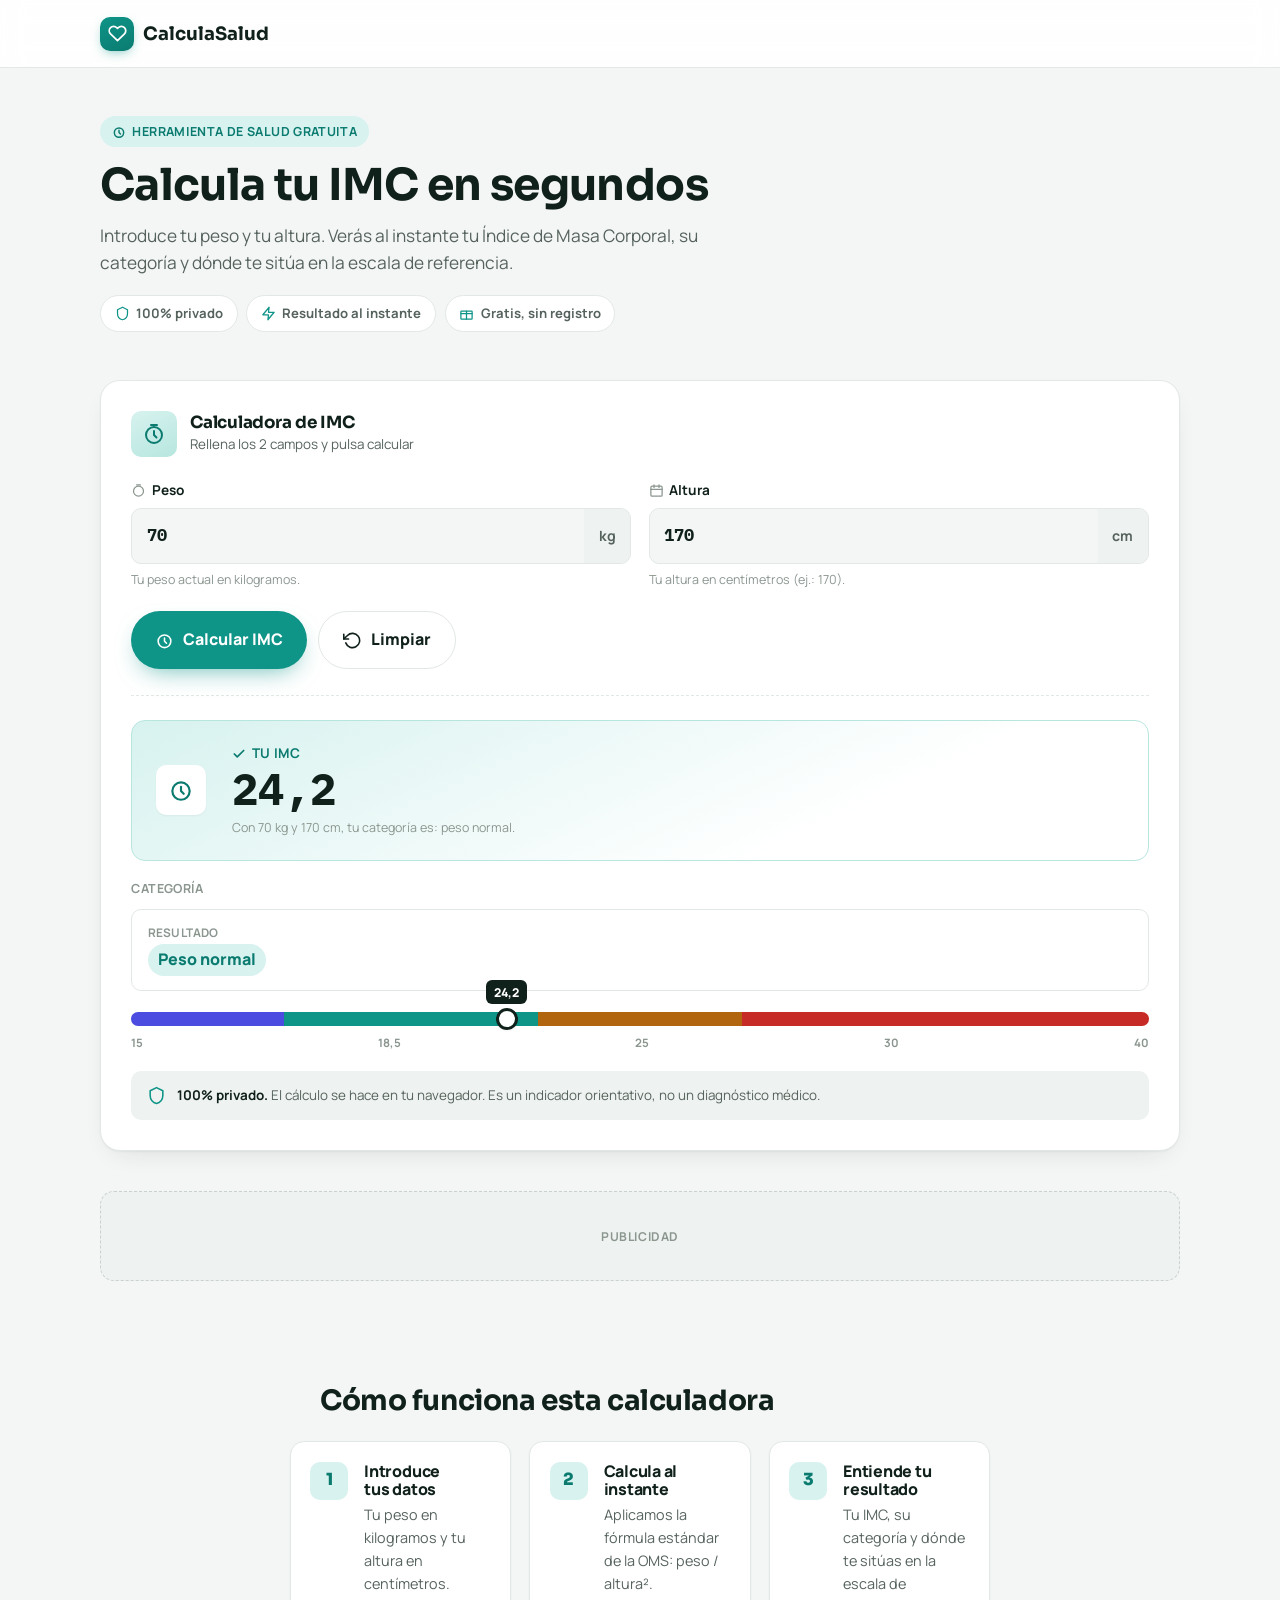
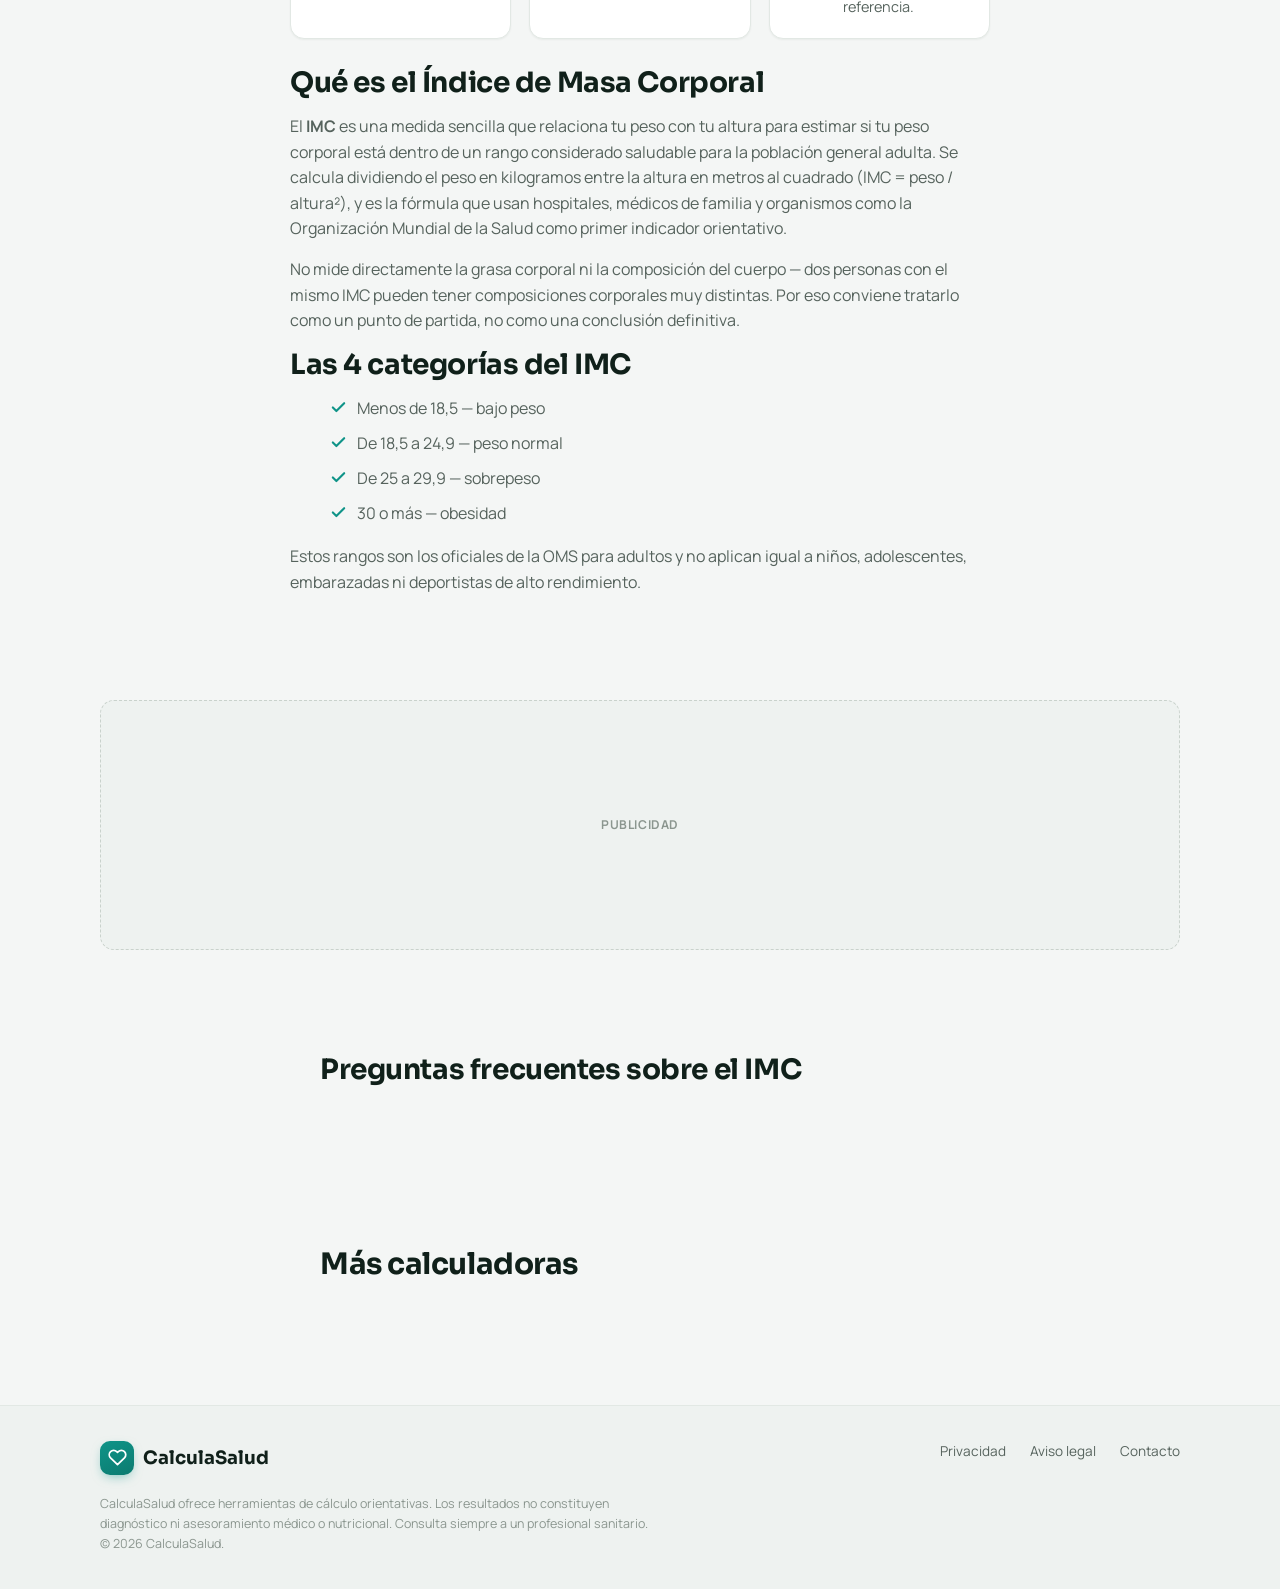
==== index.html @ 61574ddc "Add files via upload" ====
<!DOCTYPE html>
<html lang="es" class="no-js">
<head>
<meta charset="UTF-8">
<meta name="viewport" content="width=device-width, initial-scale=1, viewport-fit=cover">
<title>Calculadora de IMC online gratis | CalculaSalud</title>
<meta name="description" content="Calcula tu Índice de Masa Corporal (IMC) a partir de tu peso y altura. Gratis, sin registro y con el resultado explicado al instante.">
<link rel="canonical" href="https://unaxmujika14-gif.github.io/CalculaSalud/index.html">
<!-- TODO DOMINIO: sustituye TU-DOMINIO-AQUI.com por tu dominio real antes de publicar (canonical, og:image, contacto). No se ha inventado un dominio real a propósito. -->
<meta property="og:title" content="Calculadora de IMC online gratis | CalculaSalud">
<meta property="og:description" content="Tu Índice de Masa Corporal y su categoría en segundos, explicado con claridad.">
<meta property="og:type" content="website">
<meta property="og:image" content="assets/img/og-imc.webp">
<meta name="theme-color" content="#0f9488">
<link rel="icon" href="assets/favicon.svg" type="image/svg+xml">
<meta name="google-adsense-account" content="ca-pub-2379537169533504">
<script async src="https://pagead2.googlesyndication.com/pagead/js/adsbygoogle.js?client=ca-pub-2379537169533504" crossorigin="anonymous"></script>

<link rel="preconnect" href="https://fonts.googleapis.com">
<link rel="preconnect" href="https://fonts.gstatic.com" crossorigin>
<link rel="stylesheet" href="https://fonts.googleapis.com/css2?family=Sora:wght@500;600;700;800&family=Manrope:wght@500;600;700;800&family=IBM+Plex+Mono:wght@600;700&display=swap">
<link rel="stylesheet" href="styles.css?v=20260920">

<script type="application/ld+json">
{
  "@context": "https://schema.org",
  "@type": "WebApplication",
  "name": "Calculadora de IMC — CalculaSalud",
  "description": "Calcula el Índice de Masa Corporal a partir del peso y la altura, con la categoría correspondiente según los rangos de la OMS.",
  "applicationCategory": "HealthApplication",
  "operatingSystem": "Any (navegador web)",
  "offers": { "@type": "Offer", "price": "0", "priceCurrency": "EUR" }
}
</script>
<script type="application/ld+json">
{
  "@context": "https://schema.org",
  "@type": "FAQPage",
  "mainEntity": [
    { "@type": "Question", "name": "¿Cómo se calcula el IMC?", "acceptedAnswer": { "@type": "Answer", "text": "El Índice de Masa Corporal se calcula dividiendo tu peso en kilogramos entre tu altura en metros al cuadrado: IMC = peso / altura². Es la fórmula que usan la mayoría de organismos de salud, incluida la OMS." } },
    { "@type": "Question", "name": "¿Qué significan las categorías del resultado?", "acceptedAnswer": { "@type": "Answer", "text": "Por debajo de 18,5 se considera bajo peso; entre 18,5 y 24,9, peso normal; entre 25 y 29,9, sobrepeso; y 30 o más, obesidad. Son los rangos estándar de la Organización Mundial de la Salud para población adulta." } },
    { "@type": "Question", "name": "¿El IMC es fiable para todo el mundo?", "acceptedAnswer": { "@type": "Answer", "text": "No del todo. El IMC no distingue entre masa muscular y masa grasa, así que puede sobrestimar el resultado en personas muy musculadas y no es la métrica más adecuada durante el embarazo, en menores de edad ni en personas de edad muy avanzada. Es un indicador orientativo, no un diagnóstico." } },
    { "@type": "Question", "name": "¿Qué otras medidas complementan al IMC?", "acceptedAnswer": { "@type": "Answer", "text": "El perímetro de cintura, el porcentaje de grasa corporal y la relación cintura-cadera dan una imagen más completa que el IMC por sí solo, especialmente para valorar el riesgo cardiovascular." } },
    { "@type": "Question", "name": "¿Debería preocuparme si mi IMC está fuera del rango normal?", "acceptedAnswer": { "@type": "Answer", "text": "Un IMC puntual fuera del rango 18,5-24,9 no es por sí mismo un diagnóstico. Coméntalo con un médico o dietista-nutricionista, que valorará tu caso junto con otros factores antes de recomendar cualquier cambio." } }
  ]
}
</script>
</head>
<body>
<a class="skip-link" href="#main">Saltar al contenido</a>

<header class="site-header">
  <div class="wrap">
    <a class="brand" href="index.html">
      <span class="mark"><svg viewBox="0 0 24 24" fill="none" stroke="currentColor" stroke-width="2.2" stroke-linecap="round" stroke-linejoin="round"><path d="M20.8 4.6a5.5 5.5 0 0 0-7.8 0L12 5.6l-1-1a5.5 5.5 0 0 0-7.8 7.8l1 1L12 21l7.8-7.6 1-1a5.5 5.5 0 0 0 0-7.8Z"/></svg></span>
      CalculaSalud
    </a>
    <nav class="main-nav" data-nav aria-label="Herramientas"></nav>
    <button class="nav-toggle" type="button" id="nav-toggle" aria-expanded="false" aria-controls="mobile-nav-panel" aria-label="Abrir menú de herramientas">
      <svg class="icon-menu" viewBox="0 0 24 24" fill="none" stroke="currentColor" stroke-width="2" stroke-linecap="round"><line x1="4" y1="7" x2="20" y2="7"/><line x1="4" y1="12" x2="20" y2="12"/><line x1="4" y1="17" x2="20" y2="17"/></svg>
      <svg class="icon-close" viewBox="0 0 24 24" fill="none" stroke="currentColor" stroke-width="2" stroke-linecap="round"><line x1="6" y1="6" x2="18" y2="18"/><line x1="18" y1="6" x2="6" y2="18"/></svg>
    </button>
  </div>
  <div class="nav-scrim" id="nav-scrim"></div>
  <nav class="mobile-nav-panel" id="mobile-nav-panel" data-nav aria-label="Herramientas (móvil)"></nav>
</header>

<main id="main">

  <section class="hero">
    <div class="wrap">
      <span class="eyebrow">
        <svg viewBox="0 0 24 24" fill="none" stroke="currentColor" stroke-width="2.5" stroke-linecap="round" stroke-linejoin="round"><circle cx="12" cy="13" r="8"/><path d="M12 9v4l2.5 2.5"/></svg>
        Herramienta de salud gratuita
      </span>
      <h1>Calcula tu IMC en segundos</h1>
      <p class="subtitle">Introduce tu peso y tu altura. Verás al instante tu Índice de Masa Corporal, su categoría y dónde te sitúa en la escala de referencia.</p>

      <div class="trust-badges">
        <span class="trust-badge"><svg viewBox="0 0 24 24" fill="none" stroke="currentColor" stroke-width="2" stroke-linecap="round" stroke-linejoin="round"><path d="M12 2l8 4v6c0 5-3.5 9-8 10-4.5-1-8-5-8-10V6l8-4z"/></svg> 100% privado</span>
        <span class="trust-badge"><svg viewBox="0 0 24 24" fill="none" stroke="currentColor" stroke-width="2" stroke-linecap="round" stroke-linejoin="round"><polygon points="13 2 3 14 12 14 11 22 21 10 12 10 13 2"/></svg> Resultado al instante</span>
        <span class="trust-badge"><svg viewBox="0 0 24 24" fill="none" stroke="currentColor" stroke-width="2" stroke-linecap="round" stroke-linejoin="round"><rect x="3" y="8" width="18" height="13" rx="1"/><path d="M12 8v13M3 12h18"/></svg> Gratis, sin registro</span>
      </div>

      <nav class="tool-switcher" data-tool-switcher aria-label="Cambiar de calculadora"></nav>

      <form class="tool-card" id="form-imc" novalidate>
        <div class="tool-card__head">
          <span class="tool-card__icon"><svg viewBox="0 0 24 24" fill="none" stroke="currentColor" stroke-width="2" stroke-linecap="round" stroke-linejoin="round"><circle cx="12" cy="13" r="8"/><path d="M12 9v4l2.5 2.5"/><path d="M9 3h6"/></svg></span>
          <div><h2>Calculadora de IMC</h2><p>Rellena los 2 campos y pulsa calcular</p></div>
        </div>

        <div class="tool-grid">
          <div class="field">
            <label for="peso-imc"><svg viewBox="0 0 24 24" fill="none" stroke="currentColor" stroke-width="2" stroke-linecap="round" stroke-linejoin="round"><circle cx="12" cy="13" r="8"/><path d="M9 3h6"/></svg> Peso</label>
            <div class="input-affix">
              <input type="text" inputmode="decimal" id="peso-imc" name="peso-imc" value="70" required>
              <span class="affix">kg</span>
            </div>
            <span class="field-hint">Tu peso actual en kilogramos.</span>
            <span class="field-error" role="alert"></span>
          </div>
          <div class="field">
            <label for="altura-imc"><svg viewBox="0 0 24 24" fill="none" stroke="currentColor" stroke-width="2" stroke-linecap="round" stroke-linejoin="round"><rect x="3" y="5" width="18" height="16" rx="2"/><line x1="16" y1="3" x2="16" y2="7"/><line x1="8" y1="3" x2="8" y2="7"/><line x1="3" y1="10" x2="21" y2="10"/></svg> Altura</label>
            <div class="input-affix">
              <input type="text" inputmode="decimal" id="altura-imc" name="altura-imc" value="170" required>
              <span class="affix">cm</span>
            </div>
            <span class="field-hint">Tu altura en centímetros (ej.: 170).</span>
            <span class="field-error" role="alert"></span>
          </div>
        </div>

        <div class="tool-actions">
          <button type="submit" class="btn btn-primary">
            <span class="btn-spinner"></span>
            <svg viewBox="0 0 24 24" fill="none" stroke="currentColor" stroke-width="2" stroke-linecap="round" stroke-linejoin="round"><circle cx="12" cy="13" r="8"/><path d="M12 9v4l2.5 2.5"/></svg>
            <span class="btn-label">Calcular IMC</span>
          </button>
          <button type="button" class="btn btn-ghost" id="reset-imc">
            <svg viewBox="0 0 24 24" fill="none" stroke="currentColor" stroke-width="2" stroke-linecap="round" stroke-linejoin="round"><polyline points="1 4 1 10 7 10"/><path d="M3.51 15a9 9 0 1 0 2.13-9.36L1 10"/></svg>
            Limpiar
          </button>
        </div>

        <p class="error-msg" id="error-imc" role="alert">
          <svg viewBox="0 0 24 24" fill="none" stroke="currentColor" stroke-width="2" stroke-linecap="round" stroke-linejoin="round"><path d="M12 9v4M12 17h.01"/><path d="M10.3 3.9 1.8 18a2 2 0 0 0 1.7 3h17a2 2 0 0 0 1.7-3L13.7 3.9a2 2 0 0 0-3.4 0Z"/></svg>
          <span></span>
        </p>

        <div class="result-zone" id="resultado-imc" aria-live="polite">
          <div class="result-hero">
            <span class="result-hero__icon"><svg viewBox="0 0 24 24" fill="none" stroke="currentColor" stroke-width="2" stroke-linecap="round" stroke-linejoin="round"><circle cx="12" cy="13" r="8"/><path d="M12 9v4l2.5 2.5"/></svg></span>
            <div>
              <div class="result-hero__label"><svg viewBox="0 0 24 24" fill="none" stroke="currentColor" stroke-width="3" stroke-linecap="round" stroke-linejoin="round"><polyline points="4 12 9 17 20 6"/></svg> Tu IMC</div>
              <div class="big" id="out-imc">—</div>
              <p class="field-hint" id="out-subtitle-imc" style="margin-top:.3rem"></p>
            </div>
          </div>

          <p class="result-grid-label">Categoría</p>
          <div class="result-grid">
            <div class="result-stat"><div><div class="label">Resultado</div><div class="value" id="out-categoria">—</div></div></div>
          </div>

          <div class="range-scale">
            <div class="range-scale__track">
              <div class="range-scale__marker" id="imc-marker"><span id="imc-marker-label">—</span></div>
            </div>
            <div class="range-scale__labels"><span>15</span><span>18,5</span><span>25</span><span>30</span><span>40</span></div>
          </div>

        </div>

        <p class="js-warning">
          <svg viewBox="0 0 24 24" fill="none" stroke="currentColor" stroke-width="2" stroke-linecap="round" stroke-linejoin="round"><path d="M12 9v4M12 17h.01"/><path d="M10.3 3.9 1.8 18a2 2 0 0 0 1.7 3h17a2 2 0 0 0 1.7-3L13.7 3.9a2 2 0 0 0-3.4 0Z"/></svg>
          Esta herramienta necesita JavaScript activado en tu navegador para calcular el IMC.
        </p>

        <div class="privacy-badge">
          <svg viewBox="0 0 24 24" fill="none" stroke="currentColor" stroke-width="2" stroke-linecap="round" stroke-linejoin="round"><path d="M12 2l8 4v6c0 5-3.5 9-8 10-4.5-1-8-5-8-10V6l8-4z"/></svg>
          <span><strong>100% privado.</strong> El cálculo se hace en tu navegador. Es un indicador orientativo, no un diagnóstico médico.</span>
        </div>
      </form>
    </div>
  </section>

  <div class="wrap">
    <div class="ad-slot ad-slot--leaderboard">Publicidad
      <!-- PEGA AQUÍ TU CÓDIGO DE ADSENSE -->
    </div>
  </div>

  <section class="content-block reveal">
    <div class="wrap-narrow">
      <div class="section-head" style="text-align:left; margin-bottom:1rem">
        <h2>Cómo funciona esta calculadora</h2>
      </div>
      <div class="steps">
        <div class="step"><span class="num">1</span><div><h3>Introduce tus datos</h3><p>Tu peso en kilogramos y tu altura en centímetros.</p></div></div>
        <div class="step"><span class="num">2</span><div><h3>Calcula al instante</h3><p>Aplicamos la fórmula estándar de la OMS: peso / altura².</p></div></div>
        <div class="step"><span class="num">3</span><div><h3>Entiende tu resultado</h3><p>Tu IMC, su categoría y dónde te sitúas en la escala de referencia.</p></div></div>
      </div>

      <h2>Qué es el Índice de Masa Corporal</h2>
      <p>El <strong>IMC</strong> es una medida sencilla que relaciona tu peso con tu altura para estimar si tu peso corporal está dentro de un rango considerado saludable para la población general adulta. Se calcula dividiendo el peso en kilogramos entre la altura en metros al cuadrado (IMC = peso / altura²), y es la fórmula que usan hospitales, médicos de familia y organismos como la Organización Mundial de la Salud como primer indicador orientativo.</p>
      <p>No mide directamente la grasa corporal ni la composición del cuerpo — dos personas con el mismo IMC pueden tener composiciones corporales muy distintas. Por eso conviene tratarlo como un punto de partida, no como una conclusión definitiva.</p>

      <h2>Las 4 categorías del IMC</h2>
      <ul class="checklist">
        <li><svg viewBox="0 0 24 24" fill="none" stroke="currentColor" stroke-width="3" stroke-linecap="round" stroke-linejoin="round"><polyline points="4 12 9 17 20 6"/></svg> Menos de 18,5 — bajo peso</li>
        <li><svg viewBox="0 0 24 24" fill="none" stroke="currentColor" stroke-width="3" stroke-linecap="round" stroke-linejoin="round"><polyline points="4 12 9 17 20 6"/></svg> De 18,5 a 24,9 — peso normal</li>
        <li><svg viewBox="0 0 24 24" fill="none" stroke="currentColor" stroke-width="3" stroke-linecap="round" stroke-linejoin="round"><polyline points="4 12 9 17 20 6"/></svg> De 25 a 29,9 — sobrepeso</li>
        <li><svg viewBox="0 0 24 24" fill="none" stroke="currentColor" stroke-width="3" stroke-linecap="round" stroke-linejoin="round"><polyline points="4 12 9 17 20 6"/></svg> 30 o más — obesidad</li>
      </ul>
      <p>Estos rangos son los oficiales de la OMS para adultos y no aplican igual a niños, adolescentes, embarazadas ni deportistas de alto rendimiento.</p>
    </div>
  </section>

  <div class="wrap">
    <div class="ad-slot ad-slot--incontent">Publicidad
      <!-- PEGA AQUÍ TU CÓDIGO DE ADSENSE -->
    </div>
  </div>

  <section class="content-block reveal">
    <div class="wrap-narrow">
      <div class="section-head" style="text-align:left; margin-bottom:0">
        <h2>Preguntas frecuentes sobre el IMC</h2>
      </div>
      <div class="faq-list" data-faq-imc></div>
    </div>
  </section>

  <section class="reveal">
    <div class="wrap-narrow">
      <div class="section-head" style="text-align:left; margin-bottom:0">
        <h2>Más calculadoras</h2>
      </div>
      <div class="tools-grid" data-tools-grid></div>
    </div>
  </section>

</main>

<footer class="site-footer">
  <div class="wrap">
    <div class="footer-grid">
      <div class="brand"><span class="mark"><svg viewBox="0 0 24 24" fill="none" stroke="currentColor" stroke-width="2.2" stroke-linecap="round" stroke-linejoin="round"><path d="M20.8 4.6a5.5 5.5 0 0 0-7.8 0L12 5.6l-1-1a5.5 5.5 0 0 0-7.8 7.8l1 1L12 21l7.8-7.6 1-1a5.5 5.5 0 0 0 0-7.8Z"/></svg></span> CalculaSalud</div>
      <div class="footer-links">
        <a href="privacidad.html">Privacidad</a>
        <a href="aviso-legal.html">Aviso legal</a>
        <a href="mailto:hola@TU-DOMINIO-AQUI.com">Contacto</a>
      </div>
    </div>
    <p class="footer-note">CalculaSalud ofrece herramientas de cálculo orientativas. Los resultados no constituyen diagnóstico ni asesoramiento médico o nutricional. Consulta siempre a un profesional sanitario. © <span data-year></span> CalculaSalud.</p>
  </div>
</footer>

<script defer src="lib/manifest.js"></script>
<script defer src="main.js?v=20260920"></script>
</body>
</html>
---- styles.css ----
/* ============================================================
   CalculaPro — styles.css (v2 · rediseño completo)
   Secciones: 1.Reset 2.Tokens 3.Layout 4.Header+menú móvil 5.Hero
   6.Tool card 7.Inputs 8.Botones 9.Resultados 10.Gráfico/Tabla
   11.Ad slots 12.Content/SEO 13.FAQ 14.Más herramientas 15.Footer
   16.Legal 17.Utilities/estados 18.Motion 19.Breakpoints
   ============================================================ */

/* ---------- 1. Reset ---------- */
*, *::before, *::after { box-sizing: border-box; margin: 0; }
html { -webkit-text-size-adjust: 100%; tab-size: 2; scroll-behavior: smooth; }
body {
  font-family: var(--sans);
  font-size: 16px;
  line-height: 1.6;
  color: var(--ink);
  background: var(--bg);
  -webkit-font-smoothing: antialiased;
  text-rendering: optimizeLegibility;
  overflow-x: clip;
  overscroll-behavior-y: none;
}
img, svg, video { display: block; max-width: 100%; }
img { height: auto; }
button { font: inherit; color: inherit; cursor: pointer; border: 0; background: none; }
a { color: inherit; text-decoration: none; }
p { text-wrap: pretty; }
h1, h2, h3, h4 { text-wrap: balance; line-height: 1.15; letter-spacing: -0.015em; font-family: var(--display); font-weight: 700; }
ul { list-style: none; }
input, select { font: inherit; color: inherit; }
::selection { background: var(--primary-soft); color: var(--ink); }
:focus-visible { outline: 2.5px solid var(--primary); outline-offset: 3px; border-radius: 6px; }

.skip-link {
  position: fixed; top: -100px; left: 1rem;
  padding: .7rem 1.1rem; background: var(--ink); color: #fff;
  z-index: 9999; border-radius: 8px; font-weight: 700; font-size: .9rem;
}
.skip-link:focus { top: 1rem; }

@media (prefers-reduced-motion: reduce) {
  *, *::before, *::after { animation-duration: .01ms !important; animation-iteration-count: 1 !important; transition-duration: .01ms !important; scroll-behavior: auto !important; }
}

/* ---------- 2. Tokens ---------- */
:root {
  --bg: #f4f6f5;
  --surface: #ffffff;
  --surface-alt: #eef2f0;
  --ink: #10201a;
  --ink-soft: #56635d;
  --ink-faint: #8b968f;
  --line: #e2e8e4;
  --line-strong: #c9d2cc;

  --primary: #0f9488;
  --primary-dark: #0b7b70;
  --primary-soft: #d7f2ef;
  --primary-soft-strong: #b7e6df;
  --secondary: #4c4ce0;
  --secondary-soft: #e6e6fb;

  --success: #0f9488;
  --success-soft: #d7f2ef;
  --warning: #b1650f;
  --warning-soft: #fbebd6;
  --danger: #c62b25;
  --danger-soft: #fbe2e0;

  --sans: "Manrope", system-ui, -apple-system, "Segoe UI", sans-serif;
  --display: "Sora", var(--sans);
  --mono: "IBM Plex Mono", ui-monospace, SFMono-Regular, monospace;

  --radius-lg: 20px;
  --radius: 14px;
  --radius-sm: 10px;
  --radius-pill: 999px;

  --shadow-sm: 0 1px 2px rgba(16, 32, 26, .05);
  --shadow-card: 0 1px 2px rgba(16,32,26,.04), 0 10px 28px -14px rgba(16,32,26,.16);
  --shadow-pop: 0 20px 44px -18px rgba(16,32,26,.28);

  --ease-out: cubic-bezier(0.16, 1, 0.3, 1);
  --ease-soft: cubic-bezier(0.25, 0.46, 0.45, 0.94);
  --ease-spring: cubic-bezier(0.34, 1.56, 0.64, 1);

  --header-h: 68px;
}

@media (prefers-color-scheme: dark) {
  :root:not([data-theme="light"]) {
    --bg: #0d130f;
    --surface: #151d18;
    --surface-alt: #1b241e;
    --ink: #eef3ef;
    --ink-soft: #a6b3ac;
    --ink-faint: #6d786f;
    --line: #263029;
    --line-strong: #34403a;
    --primary: #2dd4bf;
    --primary-dark: #14b8a6;
    --primary-soft: #0f2e2b;
    --primary-soft-strong: #134e46;
    --secondary: #8b8cf0;
    --secondary-soft: #23234a;
    --warning: #e3a24e;
    --warning-soft: #3a2c14;
    --danger: #f0655f;
    --danger-soft: #3a1917;
    --shadow-card: 0 1px 2px rgba(0,0,0,.4), 0 10px 28px -14px rgba(0,0,0,.6);
    --shadow-pop: 0 20px 44px -18px rgba(0,0,0,.7);
  }
}
:root[data-theme="dark"] {
  --bg: #0d130f; --surface: #151d18; --surface-alt: #1b241e;
  --ink: #eef3ef; --ink-soft: #a6b3ac; --ink-faint: #6d786f;
  --line: #263029; --line-strong: #34403a;
  --primary: #2dd4bf; --primary-dark: #14b8a6;
  --primary-soft: #0f2e2b; --primary-soft-strong: #134e46;
  --secondary: #8b8cf0; --secondary-soft: #23234a;
  --warning: #e3a24e; --warning-soft: #3a2c14;
  --danger: #f0655f; --danger-soft: #3a1917;
  --shadow-card: 0 1px 2px rgba(0,0,0,.4), 0 10px 28px -14px rgba(0,0,0,.6);
  --shadow-pop: 0 20px 44px -18px rgba(0,0,0,.7);
}

/* ---------- 3. Layout ---------- */
.wrap { max-width: 1120px; margin-inline: auto; padding-inline: 1.25rem; }
.wrap-narrow { max-width: 740px; margin-inline: auto; padding-inline: 1.25rem; }
section { padding-block: clamp(2.4rem, 6vw, 4.5rem); }
.section-head { max-width: 640px; margin-inline: auto; text-align: center; margin-bottom: 2rem; }
.section-head h2 { font-size: clamp(1.4rem, 3vw, 1.85rem); }
.section-head p { color: var(--ink-soft); margin-top: .5rem; }
.eyebrow {
  display: inline-flex; align-items: center; gap: .4rem;
  font-size: .78rem; font-weight: 700; letter-spacing: .03em; text-transform: uppercase;
  color: var(--primary-dark); background: var(--primary-soft);
  padding: .35rem .75rem; border-radius: var(--radius-pill); margin-bottom: .8rem;
}
.eyebrow svg { width: 14px; height: 14px; }

/* ---------- 4. Header + menú móvil ---------- */
.site-header {
  position: sticky; top: 0; z-index: 60; height: var(--header-h);
  background: color-mix(in srgb, var(--surface) 90%, transparent);
  backdrop-filter: blur(12px); -webkit-backdrop-filter: blur(12px);
  border-bottom: 1px solid var(--line);
}
.site-header .wrap { display: flex; align-items: center; justify-content: space-between; gap: 1rem; height: 100%; }
.brand { display: flex; align-items: center; gap: .55rem; font-family: var(--display); font-weight: 700; font-size: 1.15rem; color: var(--ink); flex-shrink: 0; }
.brand .mark {
  width: 34px; height: 34px; border-radius: 10px;
  background: linear-gradient(155deg, var(--primary), var(--primary-dark));
  display: grid; place-items: center; color: #fff; flex-shrink: 0;
  box-shadow: 0 4px 12px -4px color-mix(in srgb, var(--primary) 60%, transparent);
}
.brand .mark svg { width: 19px; height: 19px; }

.main-nav { display: none; align-items: center; gap: .3rem; }
.main-nav a {
  font-size: .92rem; font-weight: 600; color: var(--ink-soft);
  padding: .55rem .9rem; border-radius: var(--radius-pill);
  transition: color .18s var(--ease-out), background .18s var(--ease-out);
}
.main-nav a:hover { color: var(--ink); background: var(--surface-alt); }
.main-nav a[aria-current="page"] { color: var(--primary-dark); background: var(--primary-soft); }

.nav-toggle {
  display: inline-flex; align-items: center; justify-content: center;
  width: 42px; height: 42px; border-radius: var(--radius-sm);
  border: 1.5px solid var(--line); background: var(--surface); flex-shrink: 0;
  transition: border-color .15s var(--ease-out), background .15s var(--ease-out);
}
.nav-toggle:hover { border-color: var(--primary); }
.nav-toggle svg { width: 20px; height: 20px; }
.nav-toggle .icon-close { display: none; }
.nav-toggle[aria-expanded="true"] .icon-menu { display: none; }
.nav-toggle[aria-expanded="true"] .icon-close { display: block; }

.mobile-nav-panel {
  position: fixed; inset: var(--header-h) 0 auto 0; z-index: 55;
  background: var(--surface); border-bottom: 1px solid var(--line);
  box-shadow: var(--shadow-pop);
  padding: .6rem 1.25rem 1.4rem;
  display: grid; gap: .15rem;
  transform: translateY(-8px); opacity: 0; pointer-events: none;
  transition: transform .22s var(--ease-out), opacity .22s var(--ease-out);
  max-height: calc(100vh - var(--header-h));
  overflow-y: auto;
}
.mobile-nav-panel.is-open { transform: translateY(0); opacity: 1; pointer-events: auto; }
.mobile-nav-panel a {
  display: flex; align-items: center; gap: .6rem;
  font-size: 1rem; font-weight: 700; color: var(--ink);
  padding: .9rem .7rem; border-radius: var(--radius-sm); border-bottom: 1px solid var(--line);
}
.mobile-nav-panel a:last-child { border-bottom: 0; }
.mobile-nav-panel a[aria-current="page"] { color: var(--primary-dark); }
.nav-scrim {
  position: fixed; inset: var(--header-h) 0 0 0; z-index: 54;
  background: rgba(10, 16, 13, .28); opacity: 0; pointer-events: none;
  transition: opacity .22s var(--ease-out);
}
.nav-scrim.is-open { opacity: 1; pointer-events: auto; }

/* ---------- 5. Hero ---------- */
.hero { padding-block: clamp(1.8rem, 5vw, 3rem) .5rem; }
.breadcrumb { font-size: .82rem; color: var(--ink-faint); margin-bottom: .7rem; }
.breadcrumb a { text-decoration: underline; text-underline-offset: 2px; }
.breadcrumb a:hover { color: var(--primary-dark); }
.hero h1 { font-size: clamp(1.85rem, 4.6vw, 2.75rem); max-width: 20ch; }
.hero .subtitle { margin-top: .7rem; color: var(--ink-soft); font-size: 1.08rem; max-width: 58ch; }

.trust-badges { display: flex; flex-wrap: wrap; gap: .55rem; margin-top: 1.1rem; }
.trust-badge {
  display: inline-flex; align-items: center; gap: .4rem;
  font-size: .82rem; font-weight: 700; color: var(--ink-soft);
  background: var(--surface); border: 1px solid var(--line);
  padding: .45rem .85rem; border-radius: var(--radius-pill);
}
.trust-badge svg { width: 15px; height: 15px; color: var(--primary); flex-shrink: 0; }

/* Selector rápido de herramientas — acceso a las 3 calculadoras sin empujar
   la herramienta fuera del primer pantallazo */
.tool-switcher {
  display: flex; gap: .55rem; margin-top: 1.3rem; overflow-x: auto;
  padding-bottom: .2rem; scrollbar-width: none;
}
.tool-switcher::-webkit-scrollbar { display: none; }
.switcher-pill {
  display: inline-flex; align-items: center; gap: .5rem; flex-shrink: 0;
  font-size: .87rem; font-weight: 700; color: var(--ink-soft);
  background: var(--surface); border: 1.5px solid var(--line);
  padding: .6rem 1rem; border-radius: var(--radius-pill);
  transition: border-color .15s var(--ease-out), color .15s var(--ease-out), background .15s var(--ease-out);
}
.switcher-pill svg { width: 16px; height: 16px; flex-shrink: 0; }
.switcher-pill:hover { border-color: var(--primary-soft-strong); color: var(--ink); }
.switcher-pill[aria-current="page"] { background: var(--primary); border-color: var(--primary); color: #fff; }

/* ---------- 6. Tool card ---------- */
.tool-card {
  background: var(--surface);
  border: 1px solid var(--line);
  border-radius: var(--radius-lg);
  box-shadow: var(--shadow-card);
  padding: clamp(1.25rem, 4vw, 1.9rem);
  margin-top: 1.5rem;
}
.tool-card__head { display: flex; align-items: center; gap: .8rem; margin-bottom: 1.4rem; }
.tool-card__icon {
  width: 46px; height: 46px; border-radius: var(--radius-sm); flex-shrink: 0;
  background: linear-gradient(155deg, var(--primary-soft), var(--primary-soft-strong));
  display: grid; place-items: center; color: var(--primary-dark);
}
.tool-card__icon svg { width: 24px; height: 24px; }
.tool-card__head h2 { font-size: 1.05rem; margin: 0; }
.tool-card__head p { font-size: .84rem; color: var(--ink-soft); margin: .1rem 0 0; }

.tool-grid { display: grid; gap: 1.1rem; grid-template-columns: 1fr; }
.tool-actions { display: flex; flex-wrap: wrap; gap: .7rem; margin-top: 1.3rem; }
.tool-actions .btn-primary { flex: 2 1 200px; }
.tool-actions .btn-ghost { flex: 1 1 120px; }

/* ---------- 7. Inputs ---------- */
.field { display: flex; flex-direction: column; gap: .4rem; }
.field label { font-size: .85rem; font-weight: 700; color: var(--ink); display: flex; align-items: center; gap: .35rem; }
.field label svg { width: 15px; height: 15px; color: var(--ink-faint); }
.field-hint { font-size: .78rem; color: var(--ink-faint); }
.input-affix {
  display: flex; align-items: stretch; border: 1.75px solid var(--line); border-radius: var(--radius-sm);
  background: var(--bg); overflow: hidden; transition: border-color .15s var(--ease-out), box-shadow .15s var(--ease-out);
}
.input-affix:focus-within { border-color: var(--primary); box-shadow: 0 0 0 4px var(--primary-soft); }
.field.has-error .input-affix { border-color: var(--danger); }
.field.has-error .input-affix:focus-within { box-shadow: 0 0 0 4px var(--danger-soft); }
.input-affix input, .input-affix select {
  flex: 1; border: 0; background: transparent; padding: .85rem .9rem; font-size: 1.05rem; font-weight: 700; color: var(--ink); min-width: 0;
  font-family: var(--mono);
}
.input-affix input:focus, .input-affix select:focus { outline: none; }
.input-affix input::placeholder { color: var(--ink-faint); font-weight: 500; }
.input-affix .affix { display: grid; place-items: center; padding-inline: .9rem; background: var(--surface-alt); color: var(--ink-soft); font-weight: 700; font-size: .88rem; white-space: nowrap; font-family: var(--sans); }
select.affix-select { border: 0; background: var(--surface-alt); color: var(--ink-soft); font-weight: 700; padding-inline: .7rem; }

.field-error {
  display: none; align-items: flex-start; gap: .35rem;
  font-size: .8rem; font-weight: 600; color: var(--danger); margin-top: -.1rem;
}
.field-error svg { width: 14px; height: 14px; flex-shrink: 0; margin-top: .1rem; }
.field.has-error .field-error { display: flex; }

.error-msg {
  display: none; align-items: flex-start; gap: .5rem;
  color: var(--danger); background: var(--danger-soft); border-radius: var(--radius-sm);
  padding: .8rem .95rem; font-size: .88rem; font-weight: 600; margin-top: 1rem;
}
.error-msg svg { width: 17px; height: 17px; flex-shrink: 0; margin-top: .05rem; }
.error-msg.is-visible { display: flex; }

/* ---------- 8. Botones ---------- */
.btn {
  display: inline-flex; align-items: center; justify-content: center; gap: .55rem;
  padding: .95rem 1.5rem; border-radius: var(--radius-pill); font-weight: 800; font-size: 1rem;
  transition: transform .15s var(--ease-out), background .15s var(--ease-out), box-shadow .15s var(--ease-out), border-color .15s var(--ease-out);
  min-height: 52px;
}
.btn svg { width: 19px; height: 19px; flex-shrink: 0; }
.btn-primary { background: var(--primary); color: #fff; box-shadow: 0 10px 24px -10px color-mix(in srgb, var(--primary) 65%, transparent); }
.btn-primary:hover { background: var(--primary-dark); transform: translateY(-1.5px); box-shadow: 0 14px 28px -10px color-mix(in srgb, var(--primary) 70%, transparent); }
.btn-primary:active { transform: translateY(0); }
.btn-ghost { background: var(--surface); border: 1.75px solid var(--line); color: var(--ink); }
.btn-ghost:hover { border-color: var(--primary); color: var(--primary-dark); background: var(--primary-soft); }
.btn-text { padding: .5rem .3rem; font-weight: 700; color: var(--primary-dark); text-decoration: underline; text-underline-offset: 3px; min-height: auto; }
.btn-text:hover { color: var(--primary); }
.btn-block { width: 100%; }
.btn[disabled] { opacity: .55; cursor: not-allowed; transform: none !important; }

.btn .btn-spinner { display: none; width: 18px; height: 18px; border-radius: 50%; border: 2.5px solid rgba(255,255,255,.4); border-top-color: #fff; animation: spin .7s linear infinite; }
.btn.is-loading .btn-spinner { display: inline-block; }
.btn.is-loading .btn-label { opacity: .001; width: 0; overflow: hidden; }
@keyframes spin { to { transform: rotate(360deg); } }

/* ---------- 9. Resultados ---------- */
.result-zone { margin-top: 1.6rem; padding-top: 1.5rem; border-top: 1px dashed var(--line); display: none; }
.result-zone.is-visible { display: block; animation: resultIn .5s var(--ease-soft); }
@keyframes resultIn { from { opacity: 0; transform: translateY(10px); } to { opacity: 1; transform: none; } }
@media (prefers-reduced-motion: reduce) { .result-zone.is-visible { animation: none; } }

.result-hero {
  background: linear-gradient(155deg, var(--primary-soft), var(--surface) 70%);
  border: 1px solid var(--primary-soft-strong);
  border-radius: var(--radius); padding: 1.4rem 1.5rem; margin-bottom: 1.1rem;
  display: flex; flex-wrap: wrap; align-items: center; gap: 1rem 1.6rem;
}
.result-hero__icon {
  width: 50px; height: 50px; border-radius: var(--radius-sm); flex-shrink: 0;
  background: var(--surface); display: grid; place-items: center; color: var(--primary-dark);
  box-shadow: var(--shadow-sm);
}
.result-hero__icon svg { width: 26px; height: 26px; }
.result-hero__label { display: flex; align-items: center; gap: .35rem; font-size: .84rem; font-weight: 700; color: var(--primary-dark); text-transform: uppercase; letter-spacing: .03em; }
.result-hero__label svg { width: 14px; height: 14px; flex-shrink: 0; }

.result-grid-label { font-size: .78rem; font-weight: 700; color: var(--ink-faint); text-transform: uppercase; letter-spacing: .03em; margin-bottom: .65rem; }
.result-hero .big { font-family: var(--mono); font-size: clamp(2rem, 6vw, 2.75rem); font-weight: 700; color: var(--ink); line-height: 1.1; }
.result-hero .big small { font-size: 1rem; font-weight: 700; font-family: var(--sans); color: var(--ink-soft); margin-left: .4rem; }

.result-grid { display: grid; grid-template-columns: repeat(auto-fit, minmax(150px, 1fr)); gap: .8rem; margin-bottom: 1.2rem; }
.result-stat {
  background: var(--surface); border: 1px solid var(--line); border-radius: var(--radius-sm);
  padding: .85rem .95rem; display: flex; align-items: center; gap: .7rem;
}
.result-stat__icon { width: 34px; height: 34px; border-radius: var(--radius-sm); background: var(--surface-alt); display: grid; place-items: center; color: var(--ink-soft); flex-shrink: 0; }
.result-stat__icon svg { width: 17px; height: 17px; }
.result-stat .label { font-size: .74rem; color: var(--ink-faint); font-weight: 700; text-transform: uppercase; letter-spacing: .02em; }
.result-stat .value { font-size: 1.08rem; font-weight: 800; margin-top: .1rem; font-family: var(--mono); }

.subresult-card {
  background: var(--surface); border: 1px solid var(--line); border-radius: var(--radius);
  padding: 1.1rem 1.2rem; margin-top: 1rem;
}
.subresult-card__head { display: flex; align-items: center; gap: .5rem; margin-bottom: .9rem; }
.subresult-card__head svg { width: 18px; height: 18px; color: var(--primary-dark); flex-shrink: 0; }
.subresult-card__head h3 { font-size: .92rem; margin: 0; font-family: var(--sans); font-weight: 800; }

/* ---------- 10. Gráfico / Tabla ---------- */
.chart-wrap canvas { width: 100%; height: 220px; background: var(--bg); border-radius: var(--radius-sm); border: 1px solid var(--line); }
.chart-legend { display: flex; gap: 1.2rem; margin-top: .7rem; font-size: .82rem; color: var(--ink-soft); flex-wrap: wrap; }
.chart-legend span { display: inline-flex; align-items: center; gap: .4rem; font-weight: 600; }
.chart-legend i { width: 10px; height: 10px; border-radius: 3px; display: inline-block; }

.table-wrap { max-height: 340px; overflow: auto; border: 1px solid var(--line); border-radius: var(--radius-sm); }
table.amort { width: 100%; border-collapse: collapse; font-size: .85rem; }
table.amort th, table.amort td { padding: .6rem .75rem; text-align: right; border-bottom: 1px solid var(--line); white-space: nowrap; font-family: var(--mono); }
table.amort th:first-child, table.amort td:first-child { text-align: left; font-family: var(--sans); font-weight: 700; }
table.amort thead th { position: sticky; top: 0; background: var(--surface-alt); font-size: .72rem; text-transform: uppercase; letter-spacing: .02em; color: var(--ink-soft); z-index: 1; font-family: var(--sans); font-weight: 800; }
table.amort tbody tr:hover { background: var(--primary-soft); }

.reset-link { display: inline-flex; align-items: center; gap: .4rem; margin-top: 1.1rem; font-size: .88rem; font-weight: 700; color: var(--ink-soft); }
.reset-link:hover { color: var(--primary-dark); }
.reset-link svg { width: 15px; height: 15px; }

.privacy-badge {
  display: flex; align-items: flex-start; gap: .65rem; margin-top: 1.2rem;
  font-size: .84rem; color: var(--ink-soft); background: var(--surface-alt);
  border-radius: var(--radius-sm); padding: .85rem 1rem;
}
.privacy-badge svg { flex-shrink: 0; margin-top: .1rem; color: var(--primary); width: 19px; height: 19px; }
.privacy-badge strong { color: var(--ink); }

.compare-toggle { margin-top: 1.2rem; }
.compare-panel { display: none; margin-top: 1.3rem; padding-top: 1.3rem; border-top: 1px dashed var(--line); }
.compare-panel.is-visible { display: block; animation: resultIn .4s var(--ease-soft); }
.compare-grid { display: grid; gap: 1rem; grid-template-columns: 1fr; }
.compare-col { background: var(--surface-alt); border: 1px solid var(--line); border-radius: var(--radius); padding: 1.1rem; }
.compare-col h4 { font-size: .92rem; margin-bottom: .8rem; font-family: var(--sans); }
.compare-col .result-grid { grid-template-columns: repeat(auto-fit, minmax(110px, 1fr)); }

/* ---------- 11. Ad slots ---------- */
.ad-slot {
  border: 1.5px dashed var(--line-strong); border-radius: var(--radius);
  min-height: 100px; display: grid; place-items: center;
  color: var(--ink-faint); font-size: .76rem; font-weight: 700; letter-spacing: .05em; text-transform: uppercase;
  margin-block: 2rem; background: var(--surface-alt);
}
.ad-slot--leaderboard { min-height: 90px; }
.ad-slot--incontent { min-height: 250px; }

/* ---------- 12. Content / SEO ---------- */
.content-block h2 { font-size: clamp(1.35rem, 2.6vw, 1.75rem); margin-bottom: .9rem; }
.content-block h3 { font-size: 1.05rem; margin-top: 1.4rem; margin-bottom: .5rem; font-family: var(--sans); font-weight: 800; }
.content-block p { color: var(--ink-soft); margin-bottom: .95rem; max-width: 68ch; }
.content-block p:last-child { margin-bottom: 0; }
.content-block ul.checklist { list-style: none; display: grid; gap: .6rem; margin: .9rem 0 1.1rem; }
.content-block ul.checklist li { display: flex; gap: .6rem; color: var(--ink-soft); }
.content-block ul.checklist svg { flex-shrink: 0; color: var(--primary); margin-top: .2rem; width: 17px; height: 17px; }

.steps { display: grid; gap: 1.15rem; grid-template-columns: 1fr; margin: 1.5rem 0 1.8rem; }
.step { display: flex; gap: 1rem; background: var(--surface); border: 1px solid var(--line); border-radius: var(--radius); padding: 1.2rem; box-shadow: var(--shadow-sm); }
.step .num {
  flex-shrink: 0; width: 38px; height: 38px; border-radius: var(--radius-sm);
  background: var(--primary-soft); color: var(--primary-dark);
  display: grid; place-items: center; font-weight: 800; font-family: var(--display); font-size: 1.05rem;
}
.step h3 { margin: 0 0 .3rem; font-size: 1rem; }
.step p { margin: 0; font-size: .9rem; }

/* ---------- 13. FAQ ---------- */
.faq-list { display: grid; gap: .65rem; margin-top: 1.1rem; }
.faq-list details {
  background: var(--surface); border: 1px solid var(--line); border-radius: var(--radius); padding: 0;
  overflow: hidden; transition: border-color .15s var(--ease-out);
}
.faq-list details[open] { border-color: var(--primary-soft-strong); }
.faq-list summary {
  padding: 1.05rem 1.2rem; cursor: pointer; font-weight: 700; font-size: .96rem;
  display: flex; justify-content: space-between; align-items: center; gap: 1rem; list-style: none;
}
.faq-list summary::-webkit-details-marker { display: none; }
.faq-list summary .chev { flex-shrink: 0; color: var(--primary); transition: transform .25s var(--ease-out); width: 18px; height: 18px; }
.faq-list details[open] summary .chev { transform: rotate(180deg); }
.faq-list .faq-a { padding: 0 1.2rem 1.15rem; color: var(--ink-soft); font-size: .92rem; max-width: 66ch; }

/* ---------- 14. Más herramientas ---------- */
.tools-grid { display: grid; gap: 1.15rem; grid-template-columns: 1fr; margin-top: 1.2rem; }
.tool-tile {
  display: flex; align-items: flex-start; gap: .85rem;
  background: var(--surface); border: 1px solid var(--line); border-radius: var(--radius);
  padding: 1.15rem; transition: border-color .2s var(--ease-out), transform .2s var(--ease-out), box-shadow .2s var(--ease-out);
}
.tool-tile:hover { border-color: var(--primary-soft-strong); transform: translateY(-3px); box-shadow: var(--shadow-card); }
.tool-tile__icon { width: 40px; height: 40px; border-radius: var(--radius-sm); background: var(--primary-soft); color: var(--primary-dark); display: grid; place-items: center; flex-shrink: 0; }
.tool-tile__icon svg { width: 20px; height: 20px; }
.tool-tile__body { display: flex; flex-direction: column; min-width: 0; }
.tool-tile h3 { font-size: 1rem; margin-bottom: .3rem; font-family: var(--sans); font-weight: 800; }
.tool-tile p { font-size: .87rem; color: var(--ink-soft); margin: 0; }
.tool-tile__cta {
  display: inline-flex; align-items: center; gap: .35rem; margin-top: .7rem;
  font-size: .84rem; font-weight: 800; color: var(--primary-dark);
}
.tool-tile__cta svg { width: 15px; height: 15px; transition: transform .18s var(--ease-out); }
.tool-tile:hover .tool-tile__cta svg { transform: translateX(3px); }
/* La herramienta insignia (hipoteca) se destaca ligeramente cuando aparece
   como sugerencia en las otras calculadoras — más protagonismo sin gritar */
.tool-tile--featured { border-color: var(--primary-soft-strong); background: linear-gradient(155deg, var(--primary-soft) 0%, var(--surface) 55%); }

.table-hint { display: none; align-items: center; gap: .4rem; font-size: .78rem; color: var(--ink-faint); font-weight: 600; margin-bottom: .6rem; }
.table-hint svg { width: 14px; height: 14px; flex-shrink: 0; }
@media (max-width: 719px) { .table-hint { display: flex; } }

/* ---------- Extras CalculaSalud: píldoras de categoría, barra IMC, barra embarazo ---------- */
.pill-low, .pill-normal, .pill-over, .pill-obese {
  display: inline-flex; align-items: center; padding: .2rem .65rem; border-radius: var(--radius-pill);
  font-weight: 800 !important; font-size: 1rem !important; font-family: var(--sans) !important;
}
.pill-low { background: var(--secondary-soft); color: var(--secondary); }
.pill-normal { background: var(--primary-soft); color: var(--primary-dark); }
.pill-over { background: var(--warning-soft); color: var(--warning); }
.pill-obese { background: var(--danger-soft); color: var(--danger); }

.range-scale { margin-top: 1.3rem; }
.range-scale__track {
  position: relative; height: 14px; border-radius: var(--radius-pill); overflow: visible;
  background: linear-gradient(to right,
    var(--secondary) 0%, var(--secondary) 15%,
    var(--primary) 15%, var(--primary) 40%,
    var(--warning) 40%, var(--warning) 60%,
    var(--danger) 60%, var(--danger) 100%);
}
.range-scale__marker {
  position: absolute; top: 50%; left: 0%; transform: translate(-50%, -50%);
  width: 22px; height: 22px; border-radius: 50%; background: var(--surface);
  border: 3px solid var(--ink); box-shadow: var(--shadow-sm);
  transition: left .5s var(--ease-soft);
  display: flex; align-items: center; justify-content: center;
}
.range-scale__marker span {
  position: absolute; top: -1.9rem; font-size: .76rem; font-weight: 800;
  background: var(--ink); color: var(--surface); padding: .15rem .5rem; border-radius: 6px; white-space: nowrap;
}
.range-scale__labels { display: flex; justify-content: space-between; margin-top: .5rem; font-size: .72rem; color: var(--ink-faint); font-weight: 700; }

.progress-bar { margin-top: 1.3rem; }
.progress-bar__track { height: 14px; border-radius: var(--radius-pill); background: var(--surface-alt); border: 1px solid var(--line); overflow: hidden; }
.progress-bar__fill { height: 100%; width: 0%; background: linear-gradient(90deg, var(--primary), var(--primary-dark)); border-radius: var(--radius-pill); transition: width .6s var(--ease-soft); }
.progress-bar__labels { display: flex; justify-content: space-between; margin-top: .5rem; font-size: .76rem; color: var(--ink-faint); font-weight: 700; }

table.activity-table { width: 100%; border-collapse: collapse; font-size: .88rem; }
table.activity-table td { padding: .65rem .3rem; border-bottom: 1px solid var(--line); }
table.activity-table td:last-child { text-align: right; font-family: var(--mono); font-weight: 700; }
table.activity-table tr.is-active-row td { color: var(--primary-dark); font-weight: 800; background: var(--primary-soft); }
table.activity-table tr.is-active-row td:first-child { border-radius: var(--radius-sm) 0 0 var(--radius-sm); padding-left: .6rem; }
table.activity-table tr.is-active-row td:last-child { border-radius: 0 var(--radius-sm) var(--radius-sm) 0; padding-right: .6rem; }

/* ---------- 15. Footer ---------- */
.site-footer { border-top: 1px solid var(--line); padding-block: 2.2rem; margin-top: 2rem; background: var(--surface-alt); }
.footer-grid { display: flex; flex-wrap: wrap; justify-content: space-between; gap: 1.3rem; align-items: flex-start; }
.footer-links { display: flex; flex-wrap: wrap; gap: 1rem 1.5rem; font-size: .85rem; color: var(--ink-soft); }
.footer-links a:hover { color: var(--primary-dark); text-decoration: underline; }
.footer-note { font-size: .78rem; color: var(--ink-faint); margin-top: 1.2rem; max-width: 70ch; }

/* ---------- 16. Legal pages ---------- */
.legal-page h1 { font-size: 1.9rem; margin-bottom: .3rem; }
.legal-page .updated { font-size: .82rem; color: var(--ink-faint); margin-bottom: 1.7rem; }
.legal-page h2 { font-size: 1.15rem; margin-top: 1.9rem; margin-bottom: .55rem; font-family: var(--sans); font-weight: 800; }
.legal-page p, .legal-page li { color: var(--ink-soft); margin-bottom: .75rem; max-width: 68ch; }
.legal-page ul { list-style: disc; padding-left: 1.3rem; }
.legal-page .todo { background: var(--warning-soft); border-left: 3px solid var(--warning); padding: .7rem 1rem; border-radius: 6px; font-size: .85rem; color: var(--warning); margin: .9rem 0; font-weight: 600; }

/* ---------- 17. Utilities / estados ---------- */
.visually-hidden { position: absolute; width: 1px; height: 1px; padding: 0; margin: -1px; overflow: hidden; clip: rect(0,0,0,0); white-space: nowrap; border: 0; }
.no-js .js-only { display: none; }
.js-warning { display: none; }
.no-js .js-warning {
  display: flex; align-items: flex-start; gap: .6rem;
  background: var(--warning-soft); color: var(--warning); border-radius: var(--radius-sm);
  padding: 1rem; font-size: .9rem; font-weight: 600; margin-top: 1rem;
}

/* ---------- 18. Motion (reveal on scroll, near-zero budget) ---------- */
.reveal { opacity: 0; transform: translateY(16px); transition: opacity .6s var(--ease-soft), transform .6s var(--ease-soft); }
.reveal.is-in { opacity: 1; transform: translateY(0); }
@media (prefers-reduced-motion: reduce) { .reveal { opacity: 1; transform: none; } }

/* ---------- 19. Breakpoints ---------- */
@media (min-width: 540px) {
  .tool-grid { grid-template-columns: 1fr 1fr; }
  .steps { grid-template-columns: repeat(3, 1fr); }
  .tool-actions .btn-primary, .tool-actions .btn-ghost { flex: initial; }
}
@media (min-width: 720px) {
  .compare-grid { grid-template-columns: 1fr 1fr; }
  .tools-grid { grid-template-columns: repeat(3, 1fr); }
}
@media (min-width: 960px) {
  .main-nav { display: flex; }
  .nav-toggle { display: none; }
  .mobile-nav-panel, .nav-scrim { display: none !important; }
}
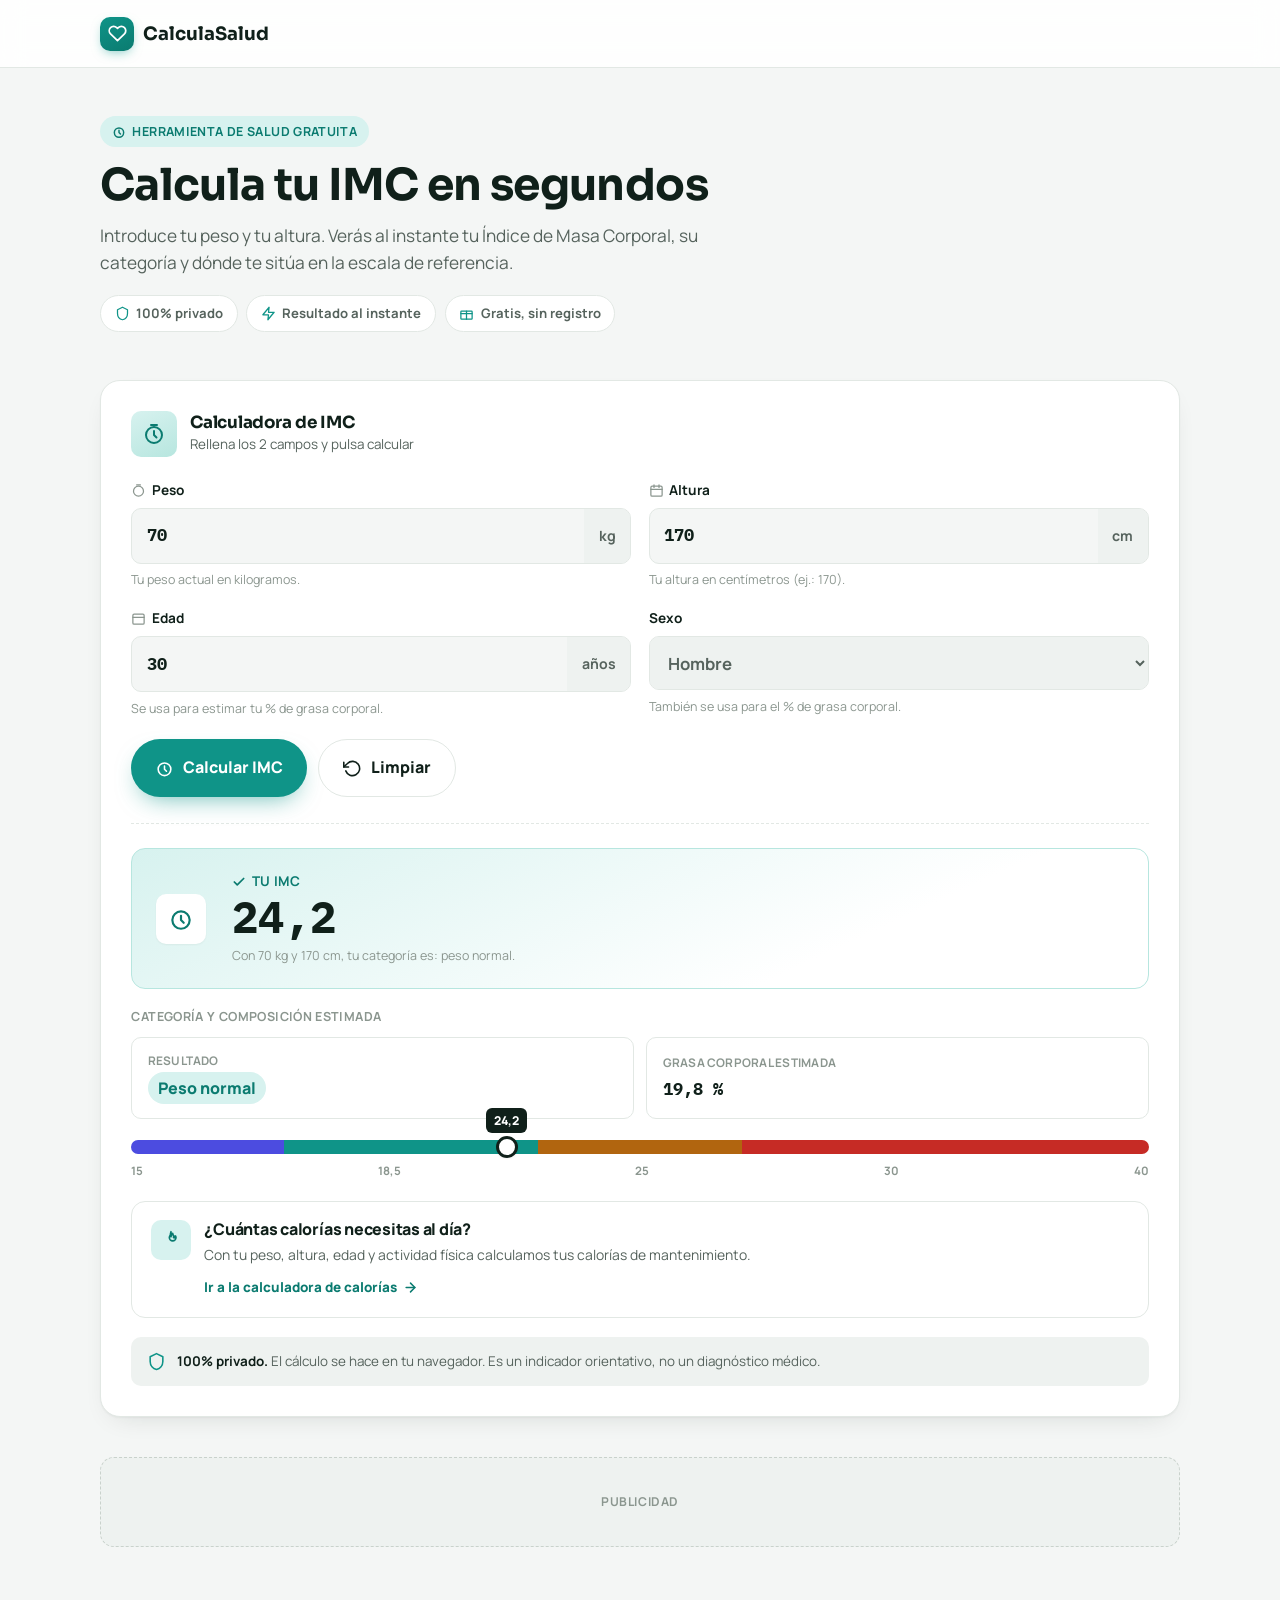
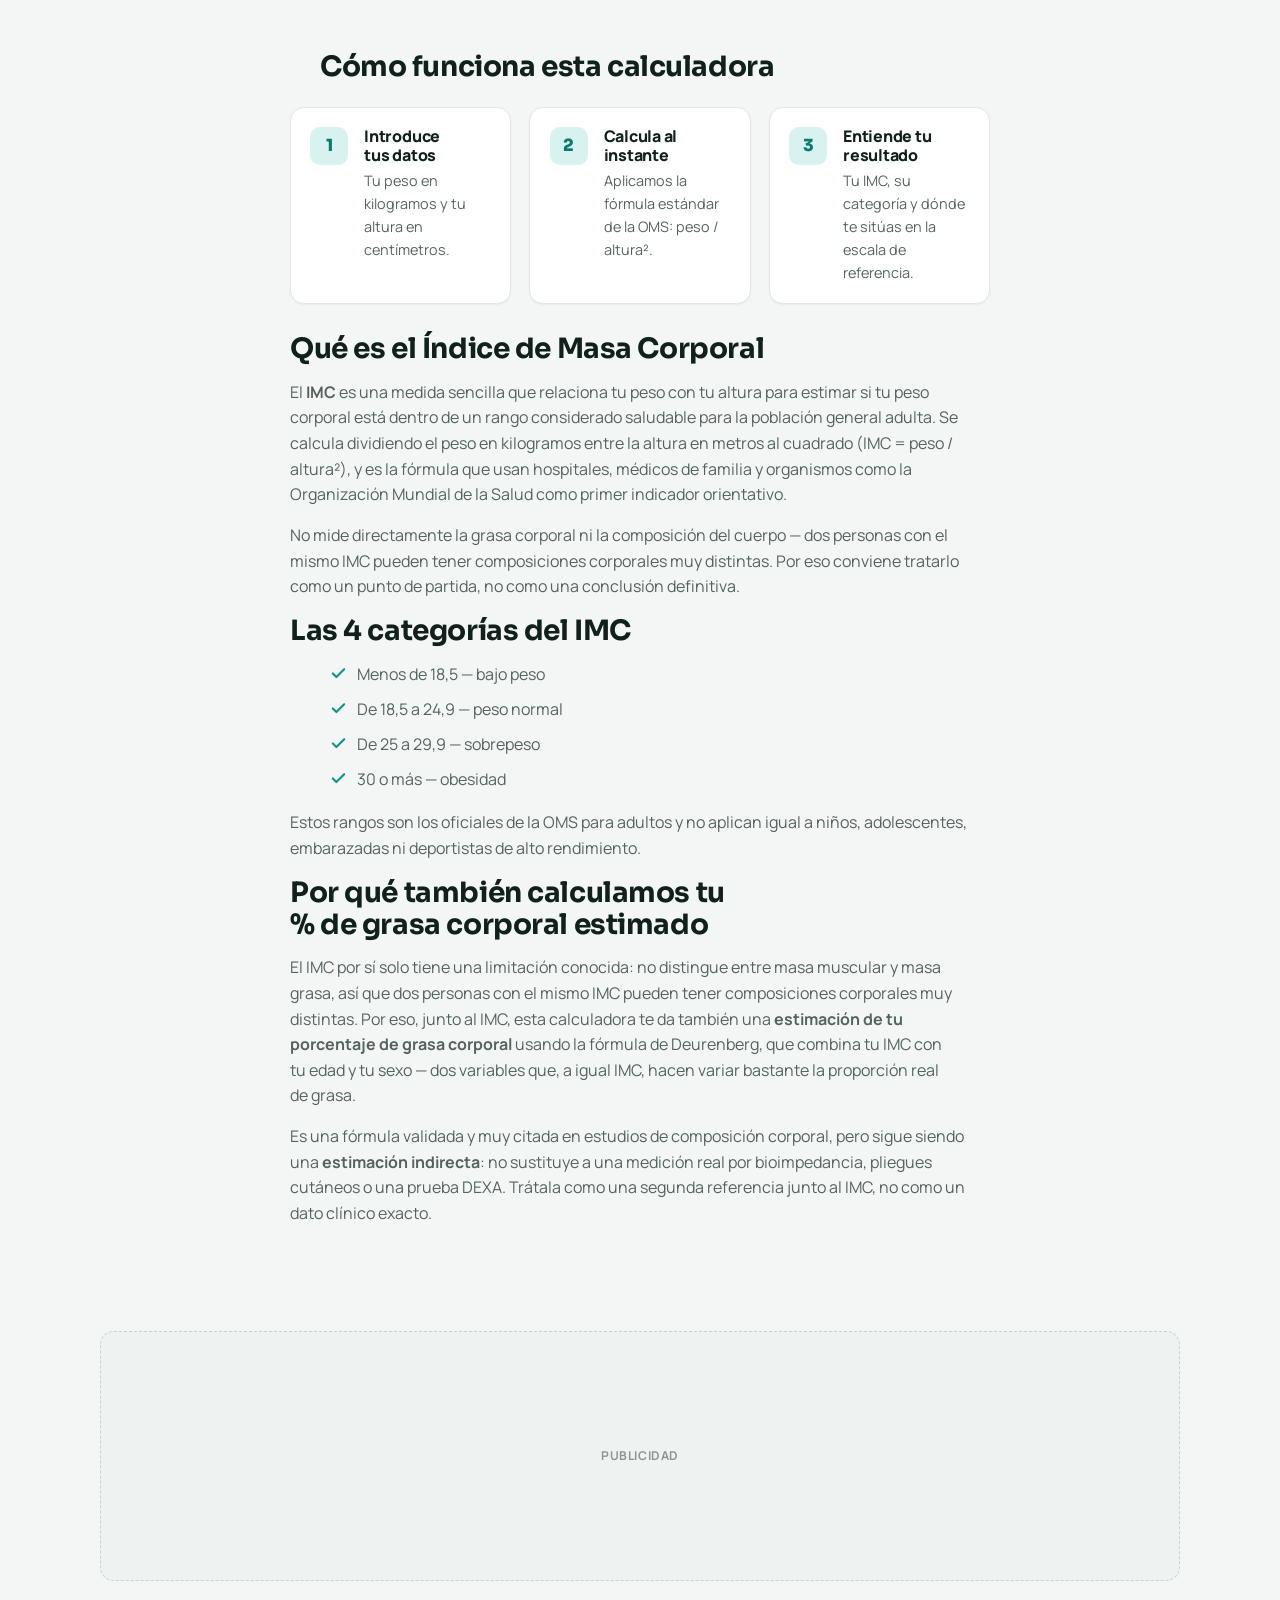
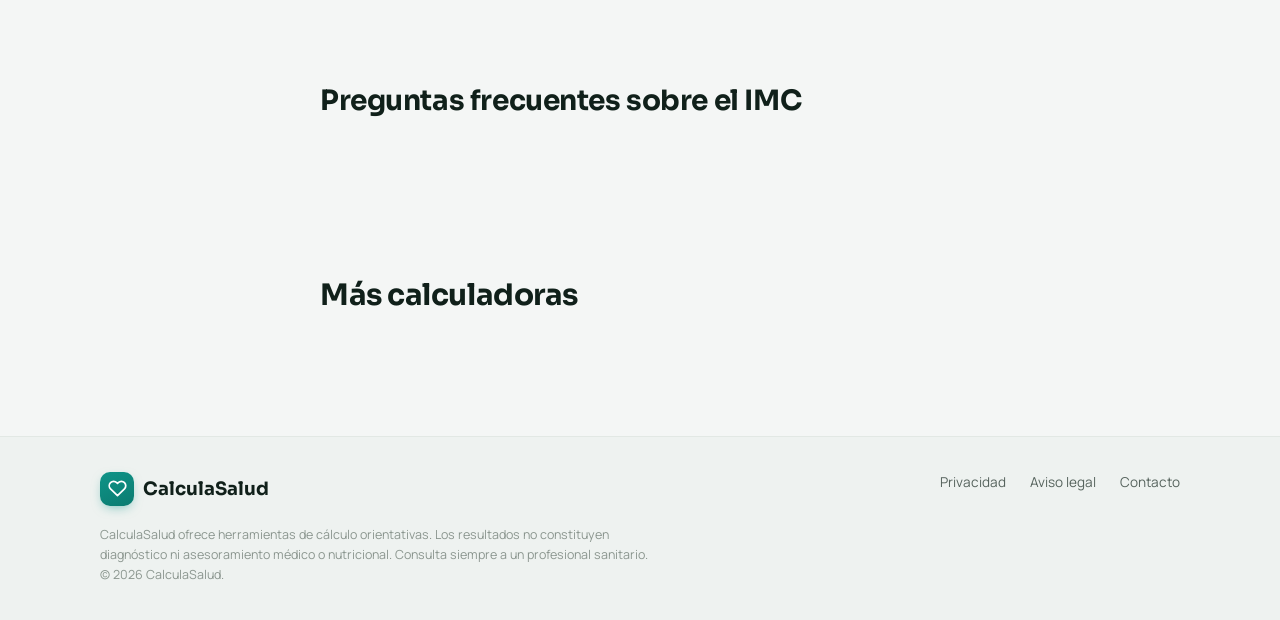
==== commit 9c8111f6: "Add files via upload" ====
--- a/index.html
+++ b/index.html
@@ -37,11 +37,62 @@
   "@context": "https://schema.org",
   "@type": "FAQPage",
   "mainEntity": [
-    { "@type": "Question", "name": "¿Cómo se calcula el IMC?", "acceptedAnswer": { "@type": "Answer", "text": "El Índice de Masa Corporal se calcula dividiendo tu peso en kilogramos entre tu altura en metros al cuadrado: IMC = peso / altura². Es la fórmula que usan la mayoría de organismos de salud, incluida la OMS." } },
-    { "@type": "Question", "name": "¿Qué significan las categorías del resultado?", "acceptedAnswer": { "@type": "Answer", "text": "Por debajo de 18,5 se considera bajo peso; entre 18,5 y 24,9, peso normal; entre 25 y 29,9, sobrepeso; y 30 o más, obesidad. Son los rangos estándar de la Organización Mundial de la Salud para población adulta." } },
-    { "@type": "Question", "name": "¿El IMC es fiable para todo el mundo?", "acceptedAnswer": { "@type": "Answer", "text": "No del todo. El IMC no distingue entre masa muscular y masa grasa, así que puede sobrestimar el resultado en personas muy musculadas y no es la métrica más adecuada durante el embarazo, en menores de edad ni en personas de edad muy avanzada. Es un indicador orientativo, no un diagnóstico." } },
-    { "@type": "Question", "name": "¿Qué otras medidas complementan al IMC?", "acceptedAnswer": { "@type": "Answer", "text": "El perímetro de cintura, el porcentaje de grasa corporal y la relación cintura-cadera dan una imagen más completa que el IMC por sí solo, especialmente para valorar el riesgo cardiovascular." } },
-    { "@type": "Question", "name": "¿Debería preocuparme si mi IMC está fuera del rango normal?", "acceptedAnswer": { "@type": "Answer", "text": "Un IMC puntual fuera del rango 18,5-24,9 no es por sí mismo un diagnóstico. Coméntalo con un médico o dietista-nutricionista, que valorará tu caso junto con otros factores antes de recomendar cualquier cambio." } }
+    {
+      "@type": "Question",
+      "name": "¿Cómo se calcula el IMC?",
+      "acceptedAnswer": {
+        "@type": "Answer",
+        "text": "El Índice de Masa Corporal se calcula dividiendo tu peso en kilogramos entre tu altura en metros al cuadrado: IMC = peso / altura². Es la fórmula que usan la mayoría de organismos de salud, incluida la OMS."
+      }
+    },
+    {
+      "@type": "Question",
+      "name": "¿Qué significan las categorías del resultado?",
+      "acceptedAnswer": {
+        "@type": "Answer",
+        "text": "Por debajo de 18,5 se considera bajo peso; entre 18,5 y 24,9, peso normal; entre 25 y 29,9, sobrepeso; y 30 o más, obesidad. Son los rangos estándar de la Organización Mundial de la Salud para población adulta."
+      }
+    },
+    {
+      "@type": "Question",
+      "name": "¿El IMC es fiable para todo el mundo?",
+      "acceptedAnswer": {
+        "@type": "Answer",
+        "text": "No del todo. El IMC no distingue entre masa muscular y masa grasa, así que puede sobrestimar el resultado en personas muy musculadas y no es la métrica más adecuada durante el embarazo, en menores de edad ni en personas de edad muy avanzada. Es un indicador orientativo, no un diagnóstico."
+      }
+    },
+    {
+      "@type": "Question",
+      "name": "¿Qué otras medidas complementan al IMC?",
+      "acceptedAnswer": {
+        "@type": "Answer",
+        "text": "El perímetro de cintura, el porcentaje de grasa corporal y la relación cintura-cadera dan una imagen más completa que el IMC por sí solo, especialmente para valorar el riesgo cardiovascular."
+      }
+    },
+    {
+      "@type": "Question",
+      "name": "¿Debería preocuparme si mi IMC está fuera del rango normal?",
+      "acceptedAnswer": {
+        "@type": "Answer",
+        "text": "Un IMC puntual fuera del rango 18,5-24,9 no es por sí mismo un diagnóstico. Coméntalo con un médico o dietista-nutricionista, que valorará tu caso junto con otros factores antes de recomendar cualquier cambio."
+      }
+    },
+    {
+      "@type": "Question",
+      "name": "¿Cómo se calcula el % de grasa corporal estimado?",
+      "acceptedAnswer": {
+        "@type": "Answer",
+        "text": "Se usa la fórmula de Deurenberg (1991), que combina tu IMC, tu edad y tu sexo: % grasa = 1,20 × IMC + 0,23 × edad − 10,8 × (1 si eres hombre, 0 si eres mujer) − 5,4. Es una fórmula ampliamente citada en estudios de composición corporal, pero sigue siendo una estimación indirecta: no mide tu grasa real como sí hacen la bioimpedancia, los pliegues cutáneos o una prueba DEXA."
+      }
+    },
+    {
+      "@type": "Question",
+      "name": "¿Por qué se pide edad y sexo si el IMC no los usa?",
+      "acceptedAnswer": {
+        "@type": "Answer",
+        "text": "El IMC en sí (peso/altura²) no depende de la edad ni del sexo, pero esos dos datos sí son necesarios para calcular el % de grasa corporal estimado que mostramos junto al IMC, ya que a igual IMC, la proporción de grasa corporal suele variar según la edad y el sexo."
+      }
+    }
   ]
 }
 </script>
@@ -109,6 +160,25 @@
             <span class="field-hint">Tu altura en centímetros (ej.: 170).</span>
             <span class="field-error" role="alert"></span>
           </div>
+          <div class="field">
+            <label for="edad-imc"><svg viewBox="0 0 24 24" fill="none" stroke="currentColor" stroke-width="2" stroke-linecap="round" stroke-linejoin="round"><rect x="3" y="5" width="18" height="16" rx="2"/><line x1="3" y1="10" x2="21" y2="10"/></svg> Edad</label>
+            <div class="input-affix">
+              <input type="text" inputmode="decimal" id="edad-imc" name="edad-imc" value="30" required>
+              <span class="affix">años</span>
+            </div>
+            <span class="field-hint">Se usa para estimar tu % de grasa corporal.</span>
+            <span class="field-error" role="alert"></span>
+          </div>
+          <div class="field">
+            <label for="sexo-imc">Sexo</label>
+            <div class="input-affix">
+              <select id="sexo-imc" class="affix-select" style="flex:1; padding:.85rem .9rem; font-family:var(--sans); font-weight:700;">
+                <option value="hombre">Hombre</option>
+                <option value="mujer">Mujer</option>
+              </select>
+            </div>
+            <span class="field-hint">También se usa para el % de grasa corporal.</span>
+          </div>
         </div>
 
         <div class="tool-actions">
@@ -138,9 +208,10 @@
             </div>
           </div>
 
-          <p class="result-grid-label">Categoría</p>
+          <p class="result-grid-label">Categoría y composición estimada</p>
           <div class="result-grid">
             <div class="result-stat"><div><div class="label">Resultado</div><div class="value" id="out-categoria">—</div></div></div>
+            <div class="result-stat"><div><div class="label">Grasa corporal estimada</div><div class="value" id="out-grasa">—</div></div></div>
           </div>
 
           <div class="range-scale">
@@ -149,6 +220,15 @@
             </div>
             <div class="range-scale__labels"><span>15</span><span>18,5</span><span>25</span><span>30</span><span>40</span></div>
           </div>
+
+          <a class="tool-tile" href="calorias-diarias.html" style="margin-top:1.3rem">
+            <span class="tool-tile__icon"><svg viewBox="0 0 24 24" fill="none" stroke="currentColor" stroke-width="2" stroke-linecap="round" stroke-linejoin="round"><path d="M12 2c1 3-2 4-2 7a4 4 0 0 0 8 0c0-1-.5-2-1-2 .5 2-1 3-2 2 1-2-1-3-1-5-1 1-2 2-2 4-1-1-1-3 0-6Z"/></svg></span>
+            <span class="tool-tile__body">
+              <h3>¿Cuántas calorías necesitas al día?</h3>
+              <p>Con tu peso, altura, edad y actividad física calculamos tus calorías de mantenimiento.</p>
+              <span class="tool-tile__cta">Ir a la calculadora de calorías <svg viewBox="0 0 24 24" fill="none" stroke="currentColor" stroke-width="2.4" stroke-linecap="round" stroke-linejoin="round"><line x1="5" y1="12" x2="19" y2="12"/><polyline points="12 5 19 12 12 19"/></svg></span>
+            </span>
+          </a>
 
         </div>
 
@@ -194,6 +274,10 @@
         <li><svg viewBox="0 0 24 24" fill="none" stroke="currentColor" stroke-width="3" stroke-linecap="round" stroke-linejoin="round"><polyline points="4 12 9 17 20 6"/></svg> 30 o más — obesidad</li>
       </ul>
       <p>Estos rangos son los oficiales de la OMS para adultos y no aplican igual a niños, adolescentes, embarazadas ni deportistas de alto rendimiento.</p>
+
+      <h2>Por qué también calculamos tu % de grasa corporal estimado</h2>
+      <p>El IMC por sí solo tiene una limitación conocida: no distingue entre masa muscular y masa grasa, así que dos personas con el mismo IMC pueden tener composiciones corporales muy distintas. Por eso, junto al IMC, esta calculadora te da también una <strong>estimación de tu porcentaje de grasa corporal</strong> usando la fórmula de Deurenberg, que combina tu IMC con tu edad y tu sexo — dos variables que, a igual IMC, hacen variar bastante la proporción real de grasa.</p>
+      <p>Es una fórmula validada y muy citada en estudios de composición corporal, pero sigue siendo una <strong>estimación indirecta</strong>: no sustituye a una medición real por bioimpedancia, pliegues cutáneos o una prueba DEXA. Trátala como una segunda referencia junto al IMC, no como un dato clínico exacto.</p>
     </div>
   </section>
 
@@ -230,7 +314,7 @@
       <div class="footer-links">
         <a href="privacidad.html">Privacidad</a>
         <a href="aviso-legal.html">Aviso legal</a>
-        <a href="mailto:hola@TU-DOMINIO-AQUI.com">Contacto</a>
+        <a href="mailto:unaxmujika14@gmail.com">Contacto</a>
       </div>
     </div>
     <p class="footer-note">CalculaSalud ofrece herramientas de cálculo orientativas. Los resultados no constituyen diagnóstico ni asesoramiento médico o nutricional. Consulta siempre a un profesional sanitario. © <span data-year></span> CalculaSalud.</p>
